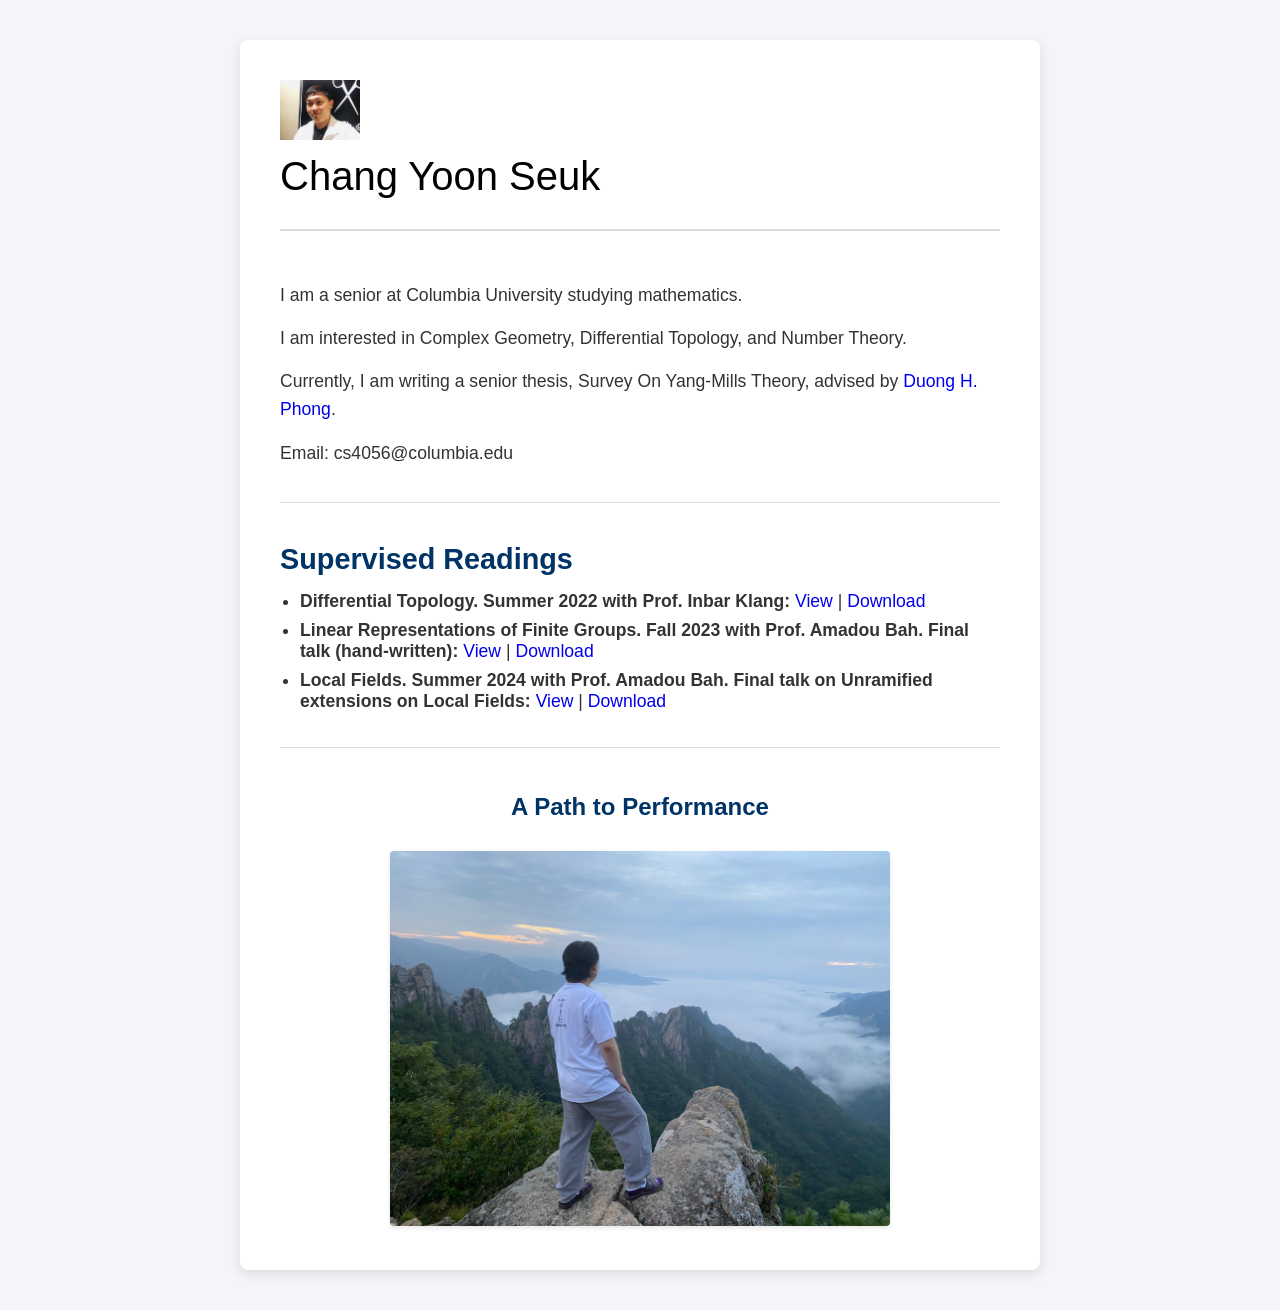
==== index.html @ 01fdedfe "margins" ====
<!DOCTYPE html>
<html lang="en">
<head>
    <meta charset="UTF-8">
    <meta name="viewport" content="width=device-width, initial-scale=1.0">
    <title>Chang Yoon Seuk - Academic Homepage</title>
    <link rel="stylesheet" href="style.css">
</head>
<body>

    <!-- Main content container -->
    <div class="container">
        
        <!-- Header section -->
        <div class="header">
            <img src="images/selfie1 (1).JPG" alt="Chang Yoon Seuk" class="profile-pic">
            <h1>Chang Yoon Seuk</h1>
        </div>

        <!-- Introduction section -->
        <div class="intro section">
            <p>I am a senior at Columbia University studying mathematics.</p>
            <p>I am interested in Complex Geometry, Differential Topology, and Number Theory.</p>
            <p>Currently, I am writing a senior thesis, Survey On Yang-Mills Theory, advised by <a href="https://www.math.columbia.edu/~phong/">Duong H. Phong</a>.</p>
            <p>Email: cs4056@columbia.edu</p>
        </div>

        <!-- Supervised Readings section -->
        <div class="research section">
            <h2>Supervised Readings</h2>
            <ul class="pdf-links">
                <li>
                    <strong>Differential Topology. Summer 2022 with Prof. Inbar Klang:</strong>
                    <a href="pdfs/KlangSupervised.pdf" target="_blank">View</a> | 
                    <a href="pdfs/KlangSupervised.pdf" download="Differential_Topology_Summer_2022.pdf">Download</a>
                </li>
                <li>
                    <strong>Linear Representations of Finite Groups. Fall 2023 with Prof. Amadou Bah. Final talk (hand-written):</strong>
                    <a href="pdfs/Seuk_Artin copy.pdf" target="_blank">View</a> | 
                    <a href="pdfs/Seuk_Artin copy.pdf" download="Seuk_Artin_Final_Talk.pdf">Download</a>
                </li>
                <li>
                    <strong>Local Fields. Summer 2024 with Prof. Amadou Bah. Final talk on Unramified extensions on Local Fields:</strong>
                    <a href="pdfs/Seuk_ArtinSwan_reprezn copy.pdf" target="_blank">View</a> | 
                    <a href="pdfs/Seuk_ArtinSwan_reprezn copy.pdf" download="Unramified_Extensions_Local_Fields.pdf">Download</a>
                </li>
            </ul>
        </div>
        
        <!-- A Path to Performance section with centered image -->
        <div class="content">
            <p>A Path to Performance</p>
            <img src="images/IMG_1952.jpg" alt="Travel Photo" class="travel-pic">
        </div>
    
    </div>

</body>
</html>
---- style.css ----
/* Reset default styling */
* {
    margin: 0;
    padding: 0;
    box-sizing: border-box;
}

/* Body styling */
body {
    font-family: Arial, sans-serif;
    color: #333;
    background-color: #f4f4f9;       /* Light background outside the frame */
    padding: 40px 20px;              /* Space around the main content frame */
    display: flex;
    justify-content: center;         /* Centers the content horizontally */
    align-items: center;             /* Centers the content vertically */
    min-height: 100vh;               /* Ensures full viewport height */
}

/* Main content container (framed section) */
.container {
    background-color: #ffffff;       /* White background for framed content */
    max-width: 800px;                /* Limits width for readability */
    width: 100%;                     /* Allows responsiveness */
    padding: 40px;                   /* Adds padding inside the container */
    border-radius: 8px;              /* Rounded corners */
    box-shadow: 0px 4px 12px rgba(0, 0, 0, 0.1); /* Subtle shadow for framing effect */
}

/* Header styling */
.header {
    text-align: left;
    padding-bottom: 20px;
    border-bottom: 2px solid #ddd;   /* Subtle bottom border */
    margin-bottom: 30px;
}

.header h1 {
    font-size: 2.5em;                /* Main title font size */
    color: #000;
    font-weight: normal;
    margin-bottom: 10px;
}

/* Profile picture styling */
.profile-pic {
    width: 80px;                     /* Small profile picture */
    height: auto;
    margin-bottom: 10px;
}

/* Section styling */
.section {
    padding: 20px 0;                 /* Padding within each section */
    border-bottom: 1px solid #ddd;   /* Light border between sections */
}

.section:last-of-type {
    border-bottom: none;             /* No border on the last section */
}

/* Section headers (h2) */
.section h2 {
    font-size: 1.8em;                /* Section header font size */
    font-weight: bold;
    color: #003366;                  /* Dark blue color for emphasis */
    margin-top: 20px;
    margin-bottom: 15px;
}

/* Paragraph styling */
p {
    font-size: 1.1em;                /* Body text font size */
    color: #333;
    margin-bottom: 15px;
    line-height: 1.6;                /* Comfortable line spacing */
}

/* List styling */
ul {
    list-style-type: disc;
    padding-left: 20px;
    margin-bottom: 15px;
}

ul li {
    font-size: 1.1em;                /* List item font size */
    color: #333;
    margin-bottom: 8px;
}

/* Link styling */
a {
    color: #0000ee;
    text-decoration: none;
}

a:hover {
    text-decoration: underline;
}

/* Centered content section (e.g., "A Path to Performance" section) */
.content {
    text-align: center;              /* Centers text and image inside */
    margin-top: 40px;
}

.content p {
    font-size: 1.5em;                /* Heading font size for content section */
    font-weight: bold;
    color: #003366;
    margin-bottom: 15px;
}

/* Travel picture styling */
.travel-pic {
    width: 100%;
    max-width: 500px;                /* Limits maximum width for image */
    height: auto;                    /* Keeps natural aspect ratio */
    border-radius: 4px;
    box-shadow: 0px 2px 5px rgba(0, 0, 0, 0.1); /* Subtle shadow for depth */
    margin-top: 10px;
}
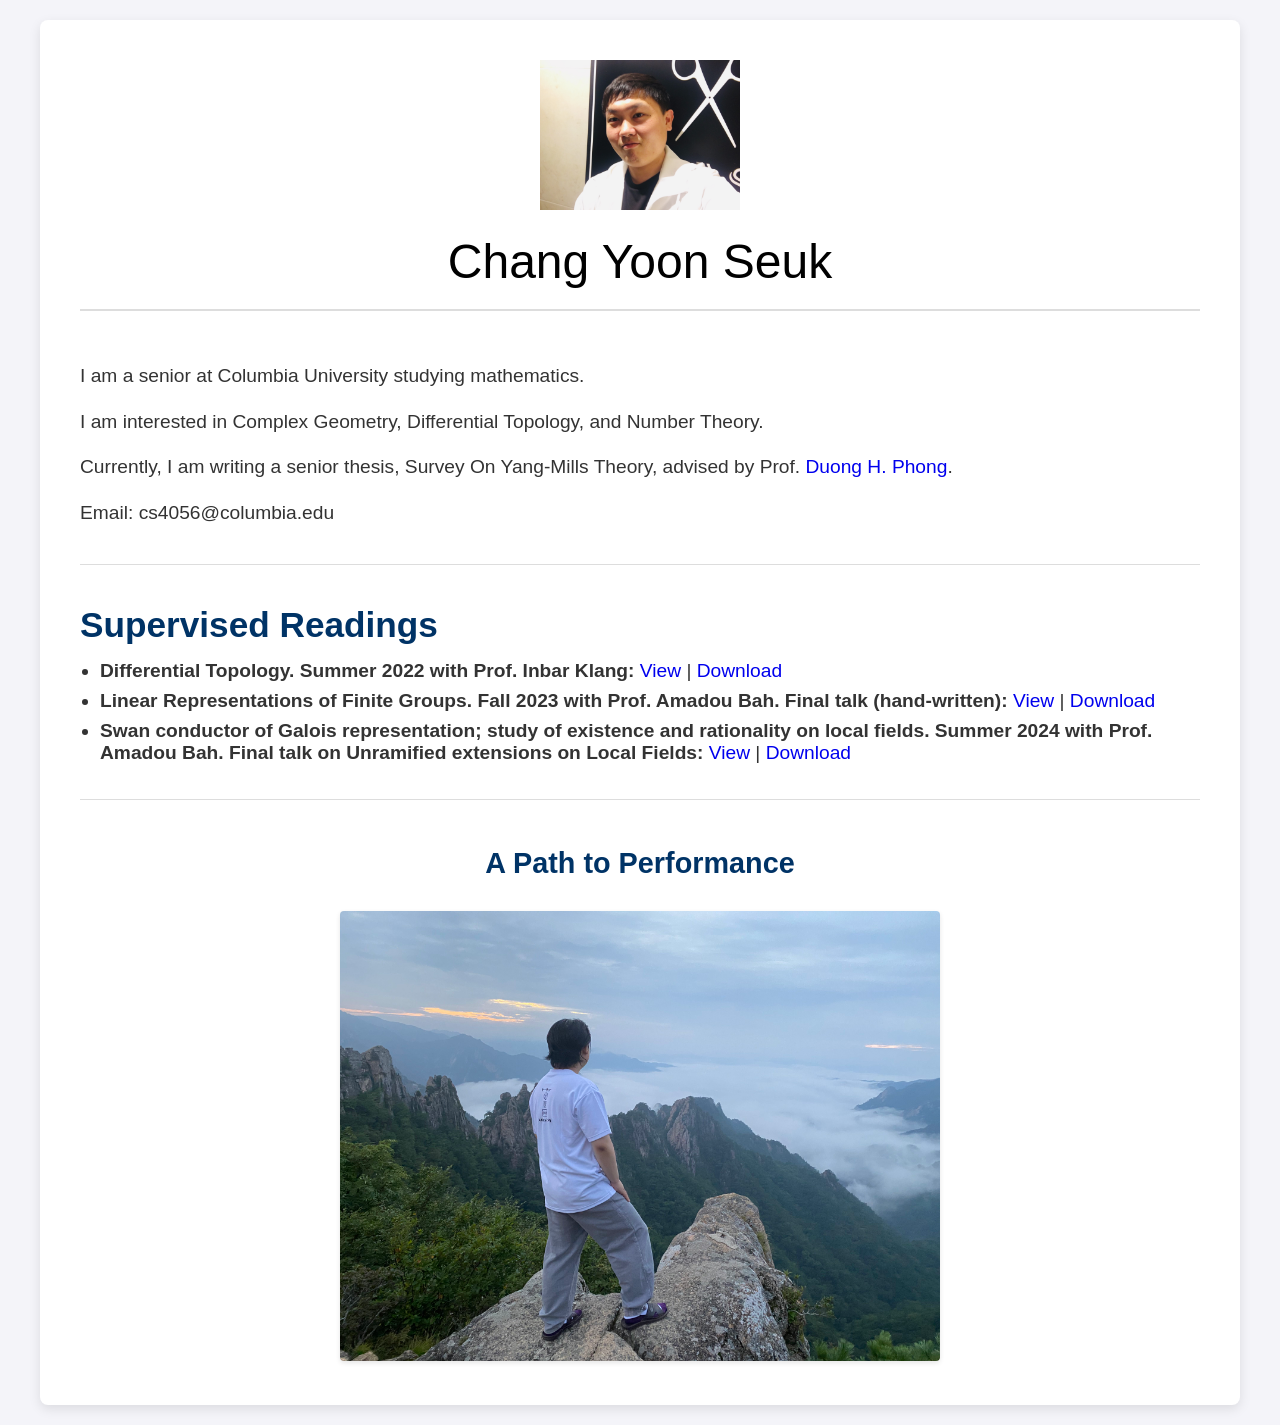
==== commit ed088700: "margins" ====
--- a/index.html
+++ b/index.html
@@ -21,7 +21,7 @@
         <div class="intro section">
             <p>I am a senior at Columbia University studying mathematics.</p>
             <p>I am interested in Complex Geometry, Differential Topology, and Number Theory.</p>
-            <p>Currently, I am writing a senior thesis, Survey On Yang-Mills Theory, advised by <a href="https://www.math.columbia.edu/~phong/">Duong H. Phong</a>.</p>
+            <p>Currently, I am writing a senior thesis, Survey On Yang-Mills Theory, advised by Prof. <a href="https://www.math.columbia.edu/~phong/">Duong H. Phong</a>.</p>
             <p>Email: cs4056@columbia.edu</p>
         </div>
 
@@ -40,7 +40,7 @@
                     <a href="pdfs/Seuk_Artin copy.pdf" download="Seuk_Artin_Final_Talk.pdf">Download</a>
                 </li>
                 <li>
-                    <strong>Local Fields. Summer 2024 with Prof. Amadou Bah. Final talk on Unramified extensions on Local Fields:</strong>
+                    <strong>Swan conductor of Galois representation; study of existence and rationality on local fields. Summer 2024 with Prof. Amadou Bah. Final talk on Unramified extensions on Local Fields:</strong>
                     <a href="pdfs/Seuk_ArtinSwan_reprezn copy.pdf" target="_blank">View</a> | 
                     <a href="pdfs/Seuk_ArtinSwan_reprezn copy.pdf" download="Unramified_Extensions_Local_Fields.pdf">Download</a>
                 </li>
--- a/style.css
+++ b/style.css
@@ -10,41 +10,41 @@
     font-family: Arial, sans-serif;
     color: #333;
     background-color: #f4f4f9;       /* Light background outside the frame */
-    padding: 40px 20px;              /* Space around the main content frame */
+    padding: 20px;                   /* Reduces padding around the main content */
     display: flex;
     justify-content: center;         /* Centers the content horizontally */
-    align-items: center;             /* Centers the content vertically */
-    min-height: 100vh;               /* Ensures full viewport height */
+    align-items: flex-start;         /* Aligns content to the top of the page */
+    min-height: 100vh;
 }
 
 /* Main content container (framed section) */
 .container {
     background-color: #ffffff;       /* White background for framed content */
-    max-width: 800px;                /* Limits width for readability */
+    max-width: 1200px;               /* Increased width for a broader frame */
     width: 100%;                     /* Allows responsiveness */
-    padding: 40px;                   /* Adds padding inside the container */
+    padding: 40px;                   /* Padding inside the container */
     border-radius: 8px;              /* Rounded corners */
     box-shadow: 0px 4px 12px rgba(0, 0, 0, 0.1); /* Subtle shadow for framing effect */
 }
 
-/* Header styling */
+/* Centered header section */
 .header {
-    text-align: left;
+    text-align: center;              /* Centers the profile picture and name */
     padding-bottom: 20px;
     border-bottom: 2px solid #ddd;   /* Subtle bottom border */
     margin-bottom: 30px;
 }
 
 .header h1 {
-    font-size: 2.5em;                /* Main title font size */
+    font-size: 3em;                  /* Larger font size for main title */
     color: #000;
     font-weight: normal;
-    margin-bottom: 10px;
+    margin-top: 10px;
 }
 
-/* Profile picture styling */
+/* Profile picture styling (no circular border) */
 .profile-pic {
-    width: 80px;                     /* Small profile picture */
+    width: 200px;                    /* Larger profile picture */
     height: auto;
     margin-bottom: 10px;
 }
@@ -61,7 +61,7 @@
 
 /* Section headers (h2) */
 .section h2 {
-    font-size: 1.8em;                /* Section header font size */
+    font-size: 2.2em;                /* Larger font size for section headers */
     font-weight: bold;
     color: #003366;                  /* Dark blue color for emphasis */
     margin-top: 20px;
@@ -70,7 +70,7 @@
 
 /* Paragraph styling */
 p {
-    font-size: 1.1em;                /* Body text font size */
+    font-size: 1.2em;                /* Slightly larger font for readability */
     color: #333;
     margin-bottom: 15px;
     line-height: 1.6;                /* Comfortable line spacing */
@@ -84,7 +84,7 @@
 }
 
 ul li {
-    font-size: 1.1em;                /* List item font size */
+    font-size: 1.2em;                /* Increased font size for list items */
     color: #333;
     margin-bottom: 8px;
 }
@@ -106,7 +106,7 @@
 }
 
 .content p {
-    font-size: 1.5em;                /* Heading font size for content section */
+    font-size: 1.8em;                /* Increased font size for sub-heading */
     font-weight: bold;
     color: #003366;
     margin-bottom: 15px;
@@ -115,7 +115,7 @@
 /* Travel picture styling */
 .travel-pic {
     width: 100%;
-    max-width: 500px;                /* Limits maximum width for image */
+    max-width: 600px;                /* Limits maximum width for image */
     height: auto;                    /* Keeps natural aspect ratio */
     border-radius: 4px;
     box-shadow: 0px 2px 5px rgba(0, 0, 0, 0.1); /* Subtle shadow for depth */
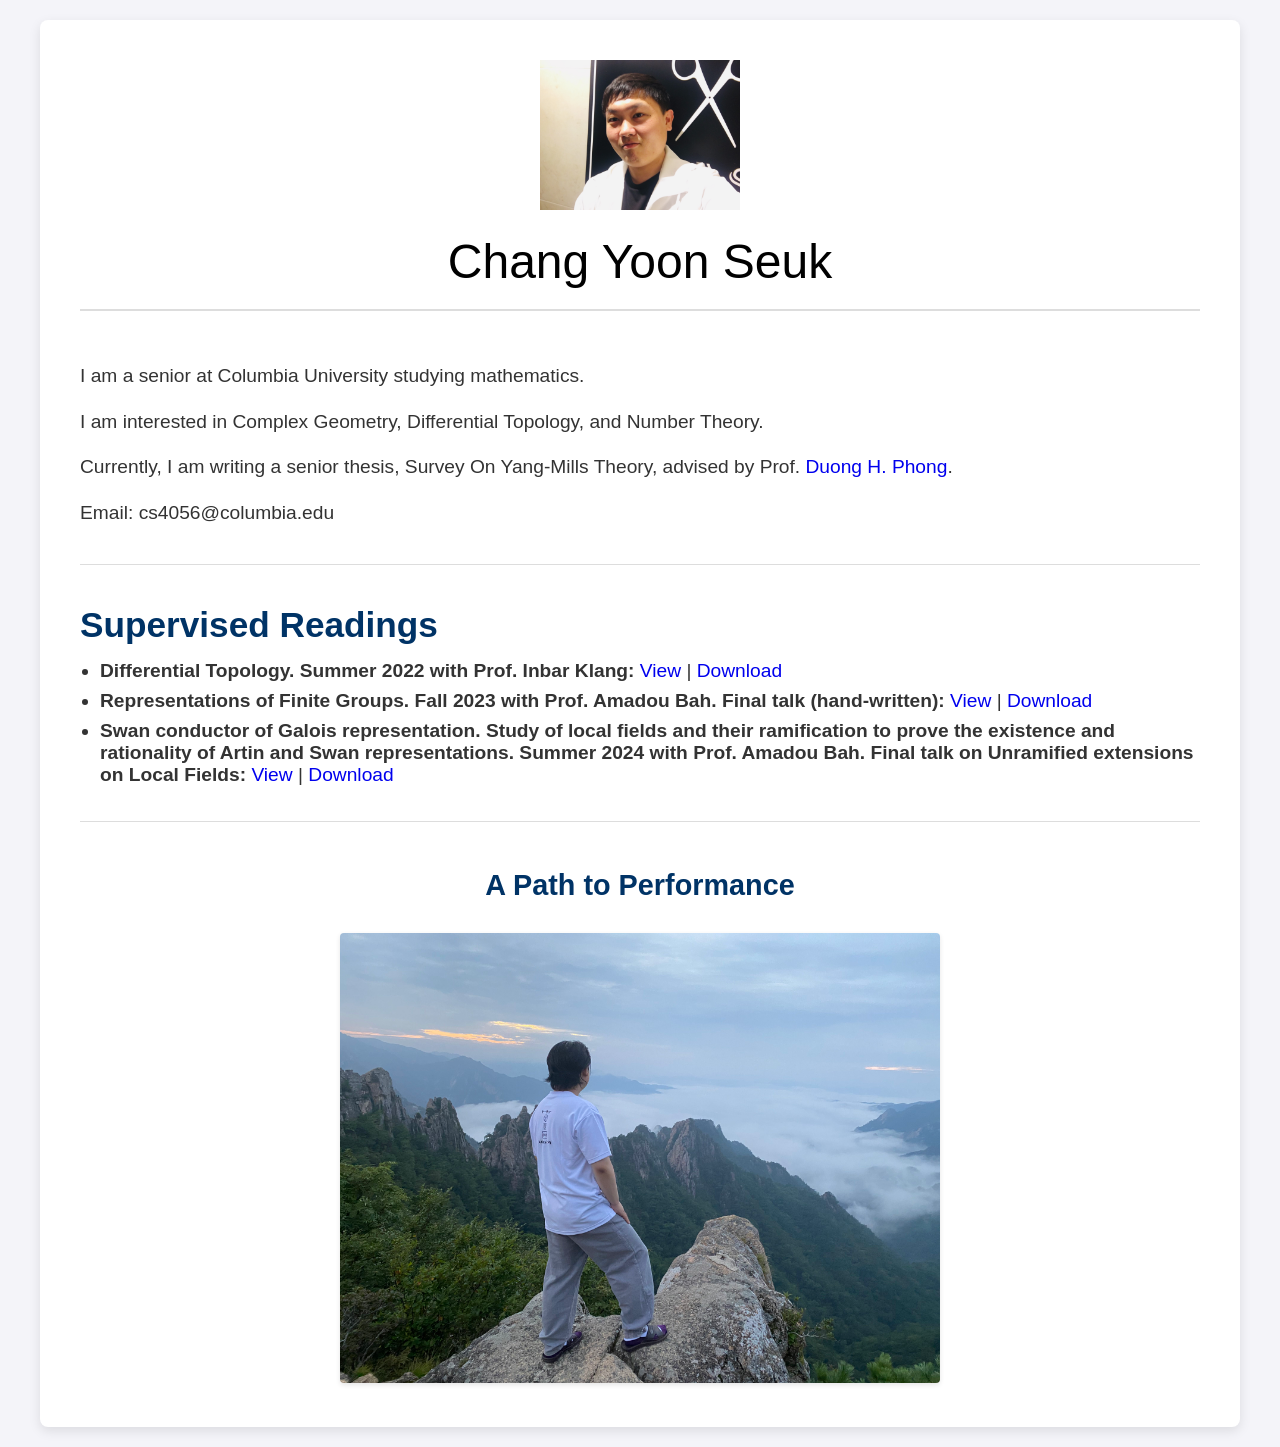
==== commit dba7c738: "margins" ====
--- a/index.html
+++ b/index.html
@@ -35,12 +35,14 @@
                     <a href="pdfs/KlangSupervised.pdf" download="Differential_Topology_Summer_2022.pdf">Download</a>
                 </li>
                 <li>
-                    <strong>Linear Representations of Finite Groups. Fall 2023 with Prof. Amadou Bah. Final talk (hand-written):</strong>
+                    <strong>Representations of Finite Groups. Fall 2023 with Prof. Amadou Bah. Final talk (hand-written):</strong>
                     <a href="pdfs/Seuk_Artin copy.pdf" target="_blank">View</a> | 
                     <a href="pdfs/Seuk_Artin copy.pdf" download="Seuk_Artin_Final_Talk.pdf">Download</a>
                 </li>
                 <li>
-                    <strong>Swan conductor of Galois representation; study of existence and rationality on local fields. Summer 2024 with Prof. Amadou Bah. Final talk on Unramified extensions on Local Fields:</strong>
+                    <strong>Swan conductor of Galois representation. 
+                        Study of local fields and their ramification to prove the existence and rationality of Artin and Swan representations. 
+                        Summer 2024 with Prof. Amadou Bah. Final talk on Unramified extensions on Local Fields:</strong>
                     <a href="pdfs/Seuk_ArtinSwan_reprezn copy.pdf" target="_blank">View</a> | 
                     <a href="pdfs/Seuk_ArtinSwan_reprezn copy.pdf" download="Unramified_Extensions_Local_Fields.pdf">Download</a>
                 </li>
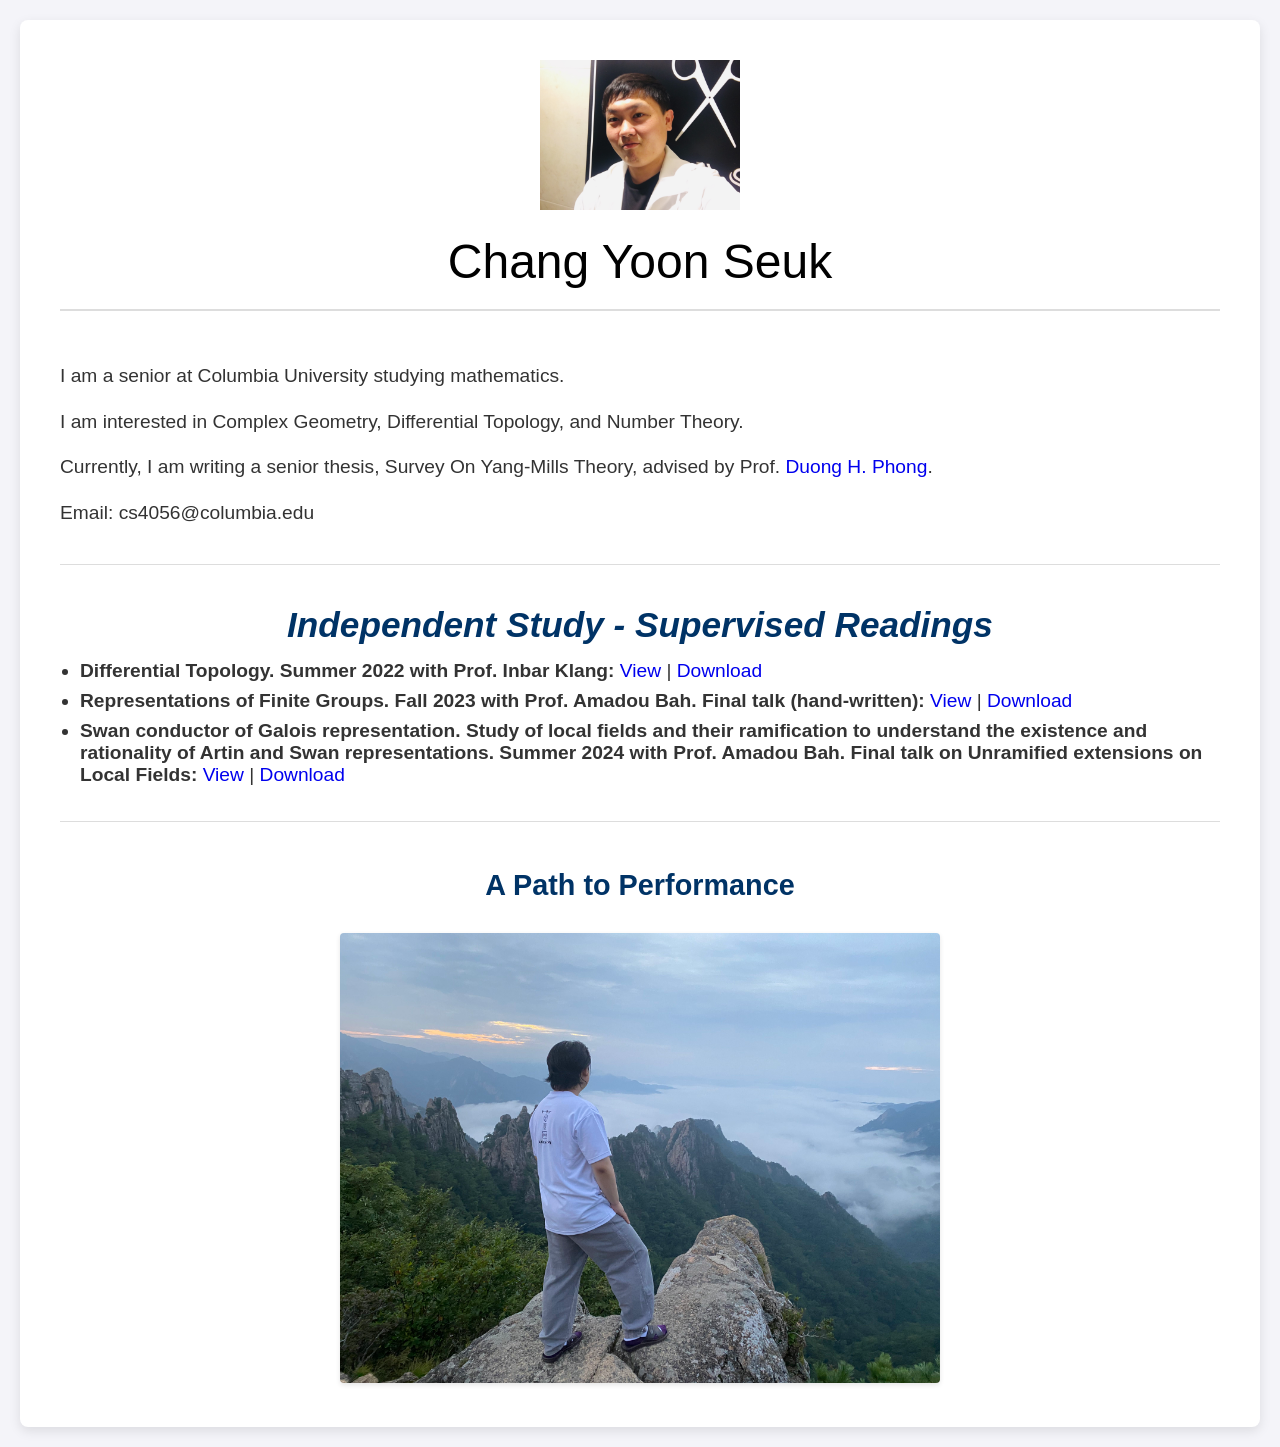
==== commit bc571a26: "margins" ====
--- a/index.html
+++ b/index.html
@@ -3,7 +3,7 @@
 <head>
     <meta charset="UTF-8">
     <meta name="viewport" content="width=device-width, initial-scale=1.0">
-    <title>Chang Yoon Seuk - Academic Homepage</title>
+    <title>Chang Yoon Seuk</title>
     <link rel="stylesheet" href="style.css">
 </head>
 <body>
@@ -27,7 +27,7 @@
 
         <!-- Supervised Readings section -->
         <div class="research section">
-            <h2>Supervised Readings</h2>
+            <h2>Independent Study - Supervised Readings</h2>
             <ul class="pdf-links">
                 <li>
                     <strong>Differential Topology. Summer 2022 with Prof. Inbar Klang:</strong>
@@ -41,7 +41,7 @@
                 </li>
                 <li>
                     <strong>Swan conductor of Galois representation. 
-                        Study of local fields and their ramification to prove the existence and rationality of Artin and Swan representations. 
+                        Study of local fields and their ramification to understand the existence and rationality of Artin and Swan representations. 
                         Summer 2024 with Prof. Amadou Bah. Final talk on Unramified extensions on Local Fields:</strong>
                     <a href="pdfs/Seuk_ArtinSwan_reprezn copy.pdf" target="_blank">View</a> | 
                     <a href="pdfs/Seuk_ArtinSwan_reprezn copy.pdf" download="Unramified_Extensions_Local_Fields.pdf">Download</a>
--- a/style.css
+++ b/style.css
@@ -20,7 +20,7 @@
 /* Main content container (framed section) */
 .container {
     background-color: #ffffff;       /* White background for framed content */
-    max-width: 1200px;               /* Increased width for a broader frame */
+    max-width: 1600px;               /* Increased width for a broader frame */
     width: 100%;                     /* Allows responsiveness */
     padding: 40px;                   /* Padding inside the container */
     border-radius: 8px;              /* Rounded corners */
@@ -61,8 +61,10 @@
 
 /* Section headers (h2) */
 .section h2 {
+    text-align: center;
     font-size: 2.2em;                /* Larger font size for section headers */
     font-weight: bold;
+    font-style: italic;
     color: #003366;                  /* Dark blue color for emphasis */
     margin-top: 20px;
     margin-bottom: 15px;
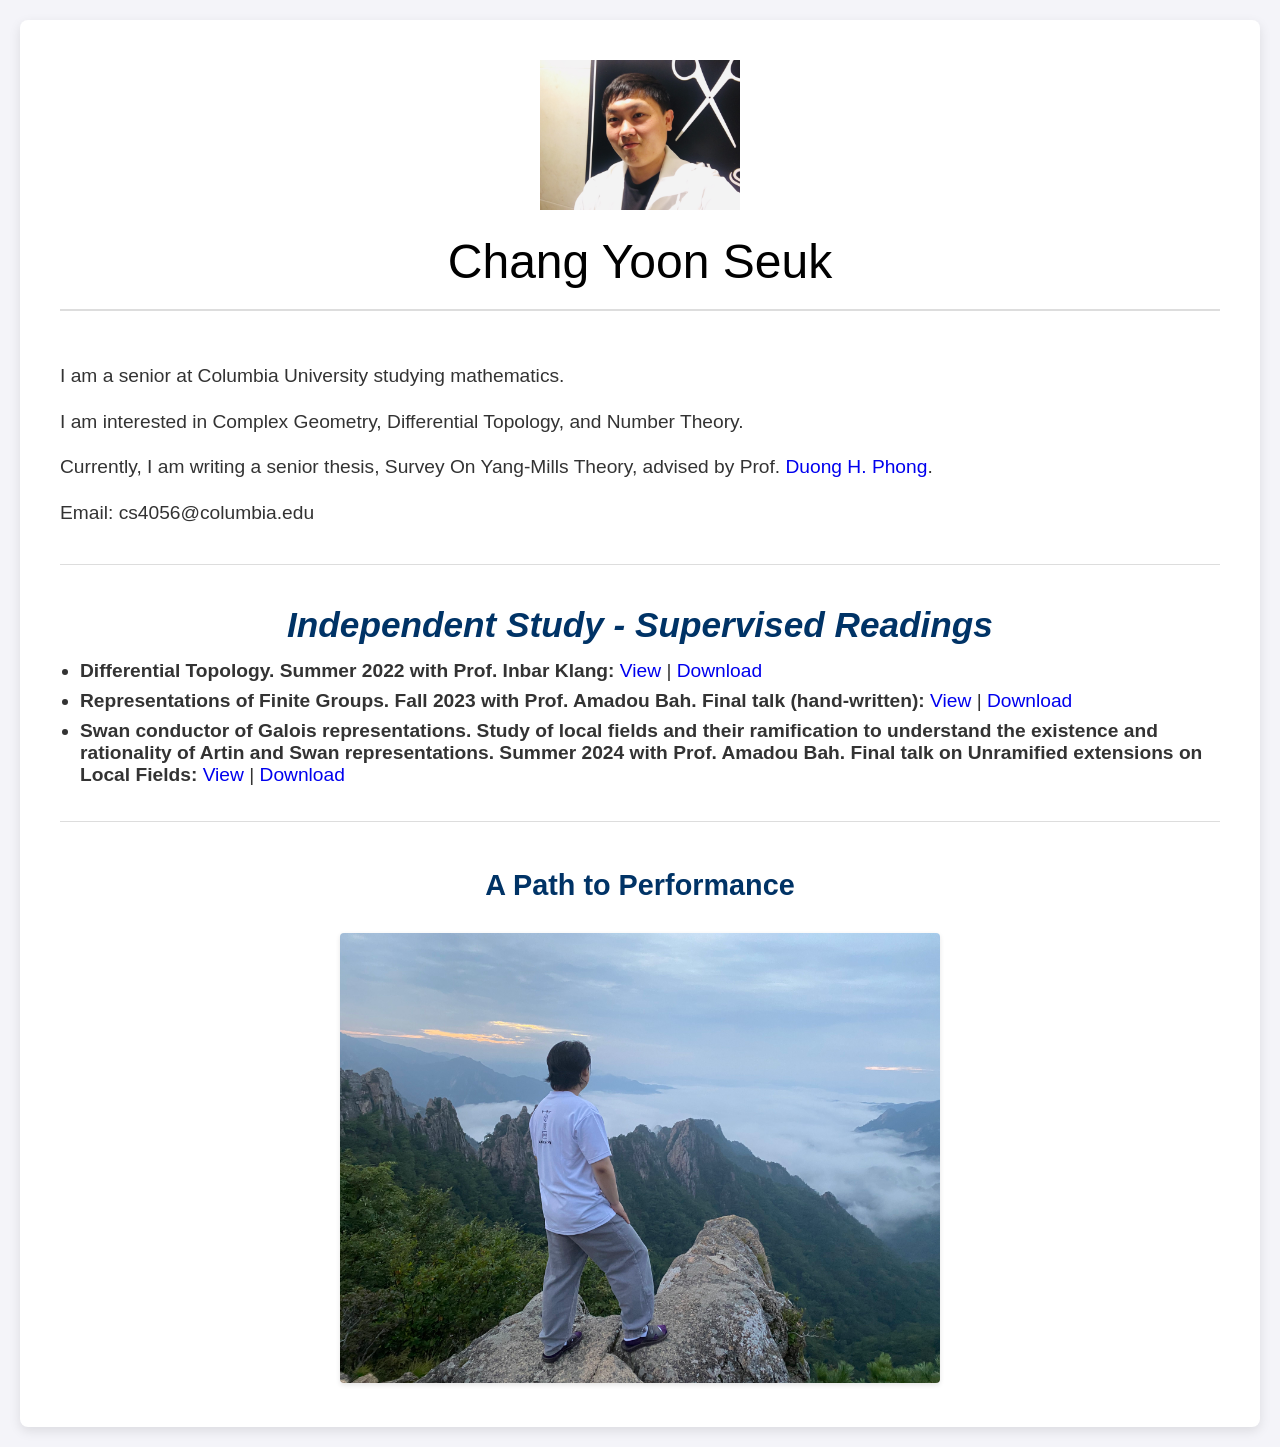
==== commit e6dc9e99: "margins" ====
--- a/index.html
+++ b/index.html
@@ -40,7 +40,7 @@
                     <a href="pdfs/Seuk_Artin copy.pdf" download="Seuk_Artin_Final_Talk.pdf">Download</a>
                 </li>
                 <li>
-                    <strong>Swan conductor of Galois representation. 
+                    <strong>Swan conductor of Galois representations. 
                         Study of local fields and their ramification to understand the existence and rationality of Artin and Swan representations. 
                         Summer 2024 with Prof. Amadou Bah. Final talk on Unramified extensions on Local Fields:</strong>
                     <a href="pdfs/Seuk_ArtinSwan_reprezn copy.pdf" target="_blank">View</a> | 
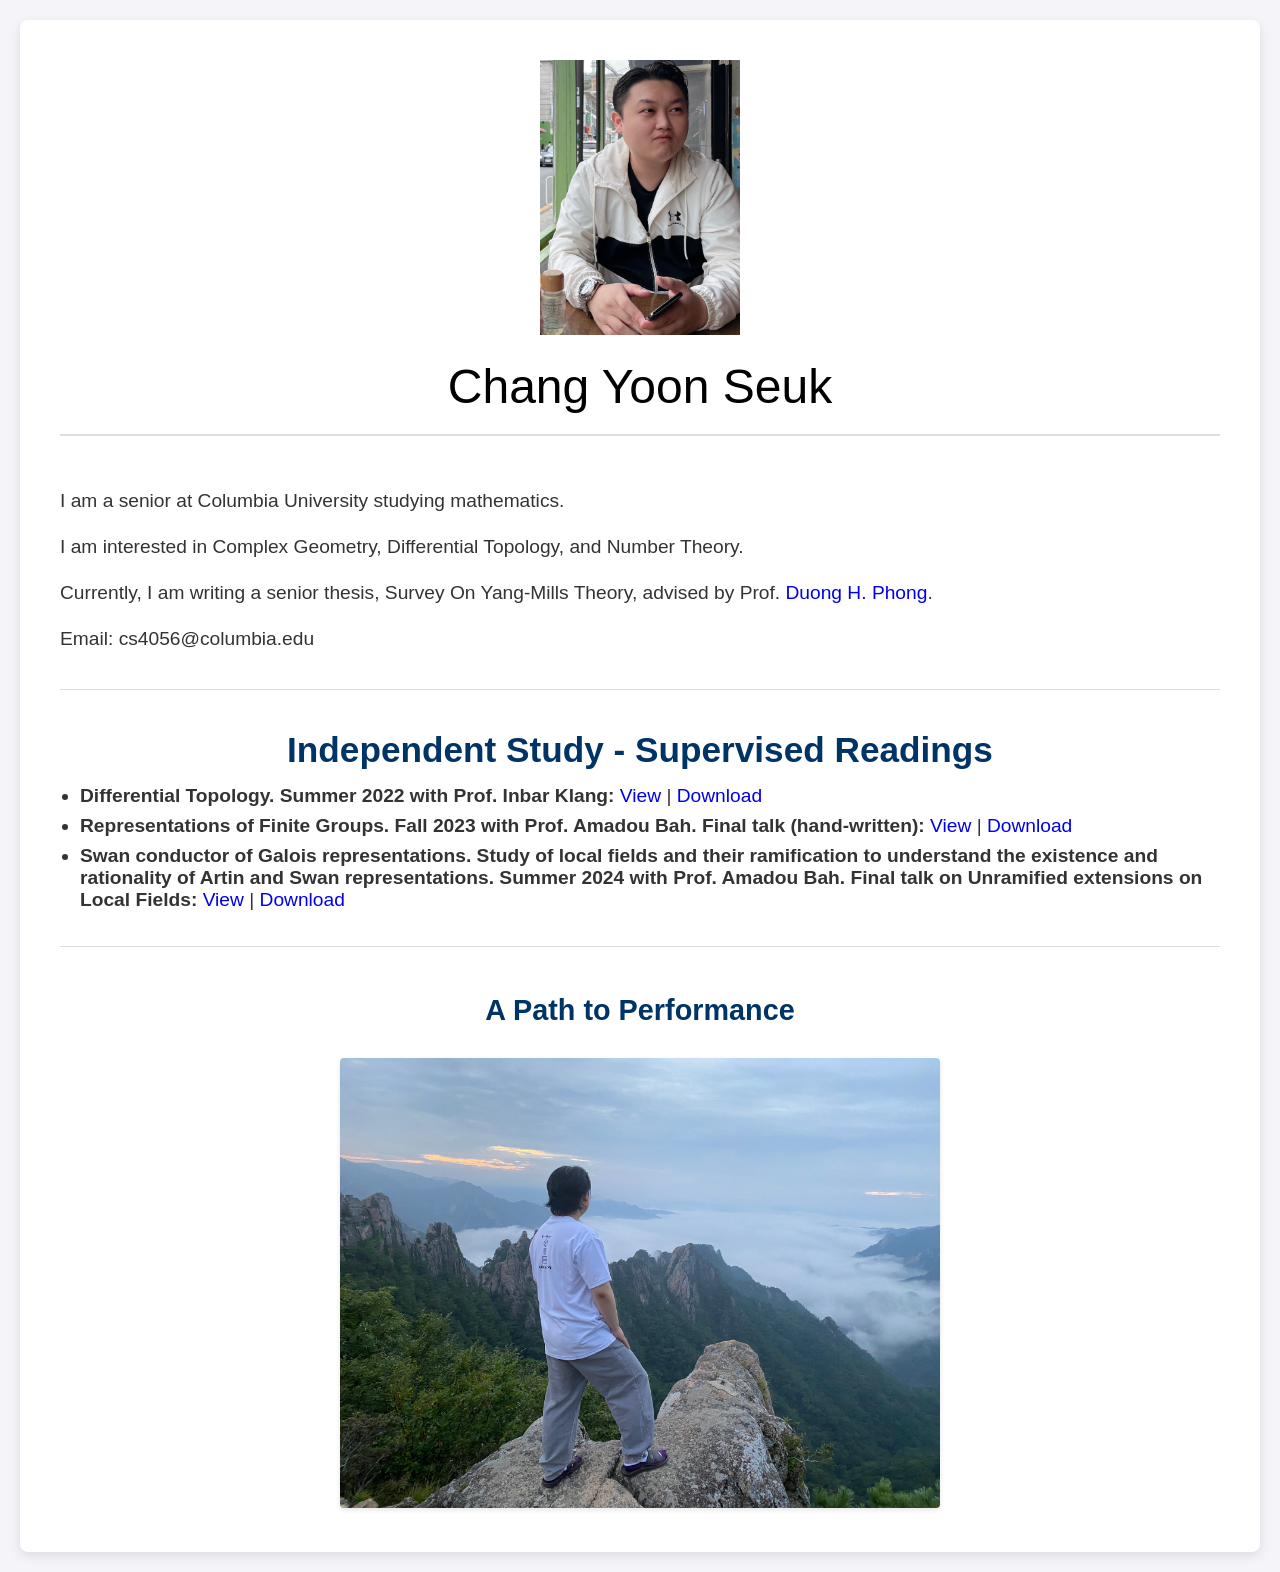
==== commit 7f678179: "selfie" ====
--- a/index.html
+++ b/index.html
@@ -13,7 +13,7 @@
         
         <!-- Header section -->
         <div class="header">
-            <img src="images/selfie1 (1).JPG" alt="Chang Yoon Seuk" class="profile-pic">
+            <img src="images/selfie(2).jpg" alt="Chang Yoon Seuk" class="profile-pic">
             <h1>Chang Yoon Seuk</h1>
         </div>
 
--- a/style.css
+++ b/style.css
@@ -64,7 +64,6 @@
     text-align: center;
     font-size: 2.2em;                /* Larger font size for section headers */
     font-weight: bold;
-    font-style: italic;
     color: #003366;                  /* Dark blue color for emphasis */
     margin-top: 20px;
     margin-bottom: 15px;
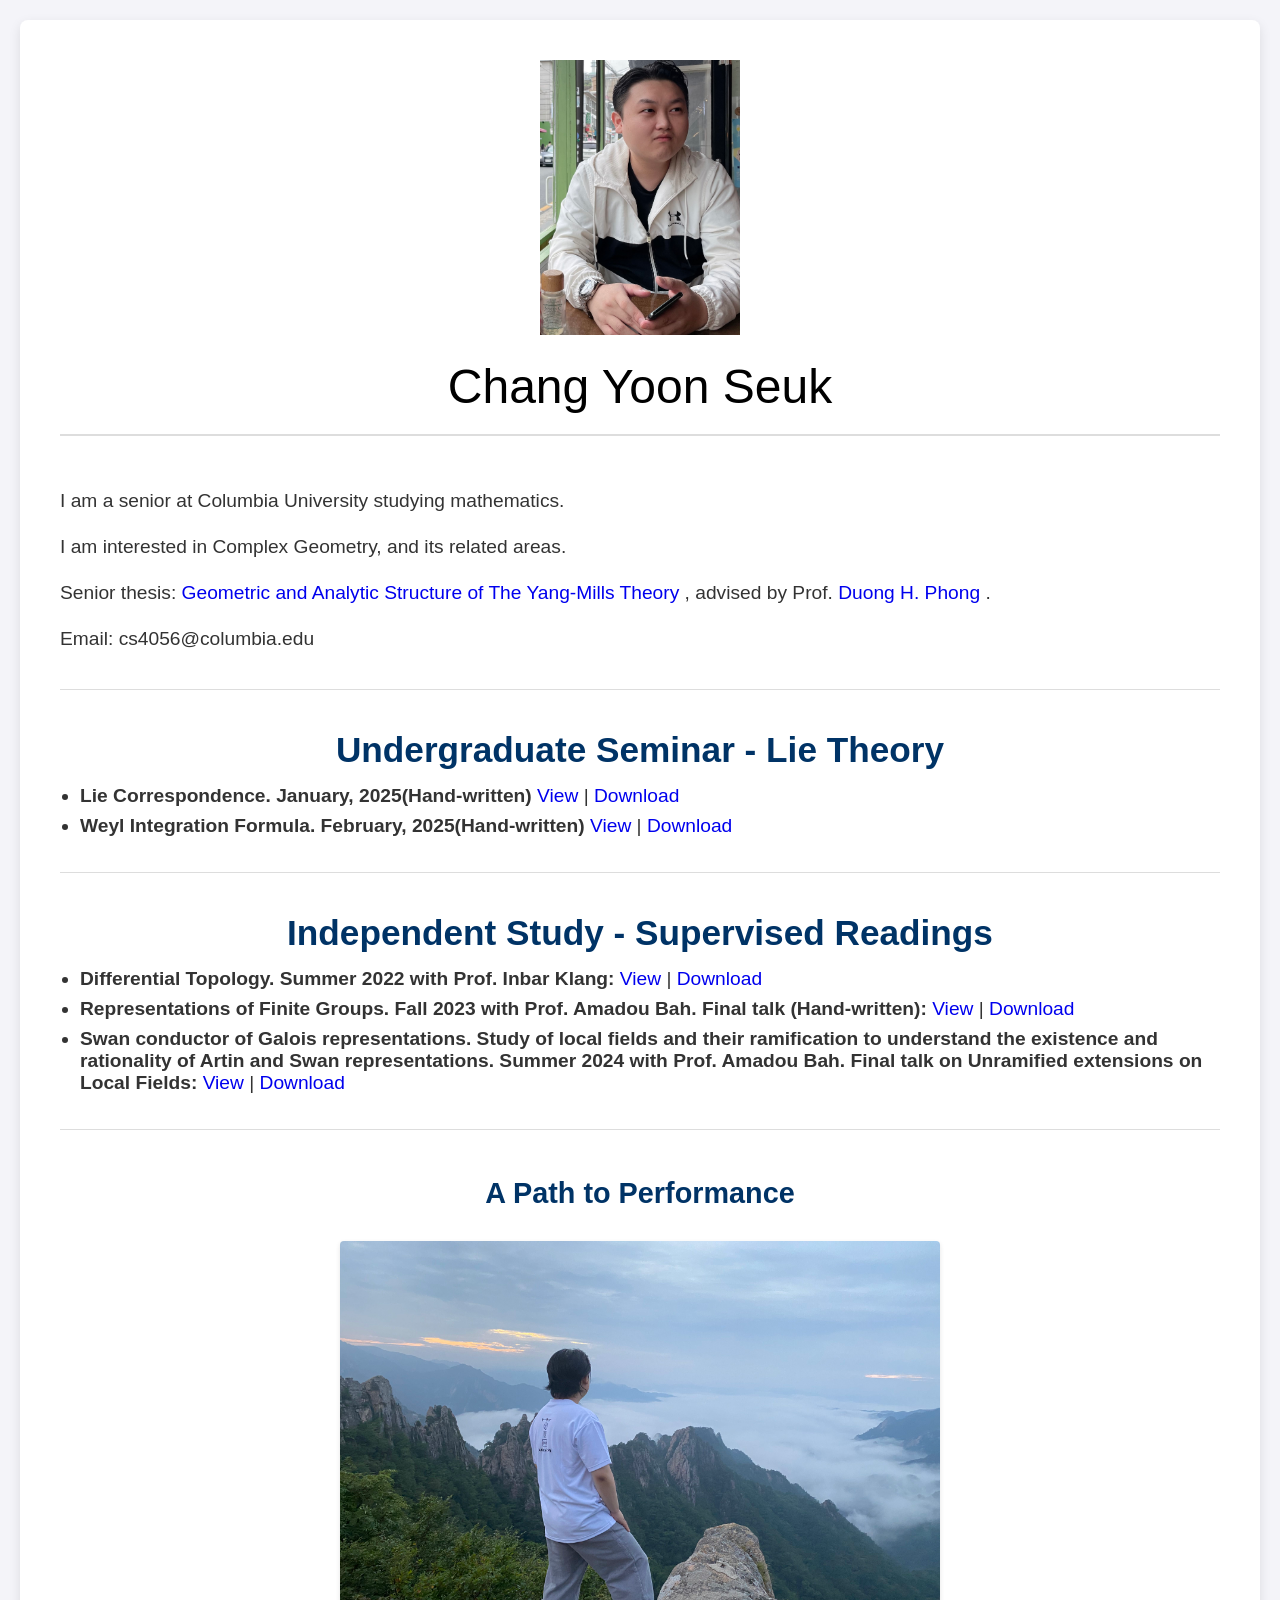
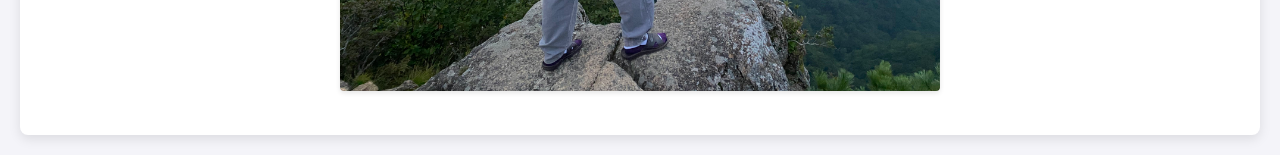
==== commit 896a977c: "Add files via upload" ====
--- a/index.html
+++ b/index.html
@@ -20,12 +20,34 @@
         <!-- Introduction section -->
         <div class="intro section">
             <p>I am a senior at Columbia University studying mathematics.</p>
-            <p>I am interested in Complex Geometry, Differential Topology, and Number Theory.</p>
-            <p>Currently, I am writing a senior thesis, Survey On Yang-Mills Theory, advised by Prof. <a href="https://www.math.columbia.edu/~phong/">Duong H. Phong</a>.</p>
+            <p>I am interested in Complex Geometry, and its related areas.</p>
+            <p>
+                Senior thesis: 
+                <a href="pdfs/Seuk_YangMills copy.pdf" target="_blank">
+                    Geometric and Analytic Structure of The Yang-Mills Theory
+                </a>, advised by Prof. 
+                <a href="https://www.math.columbia.edu/~phong/" target="_blank">
+                    Duong H. Phong
+                </a>.
+            </p>
             <p>Email: cs4056@columbia.edu</p>
         </div>
+        <div class="Seminar section">
+            <h2>Undergraduate Seminar - Lie Theory</h2>
+            <ul class="pdf-links">
+                <li>
+                    <strong>Lie Correspondence. January, 2025(Hand-written)</strong>
+                    <a href="pdfs/Seuk_Liecorrespondence copy.pdf" target="_blank">View</a> | 
+                    <a href="pdfs/Seuk_Liecorrespondence copy.pdf" download="Seuk_Liecorrespondence.pdf">Download</a>
+                </li>
+                <li>
+                    <strong>Weyl Integration Formula. February, 2025(Hand-written)</strong>
+                    <a href="pdfs/Seuk_Weyl_IntegrationFormula copy.pdf" target="_blank">View</a> | 
+                    <a href="pdfs/Seuk_Weyl_IntegrationFormula copy.pdf" download="Seuk_Weyl_IntegrationFormula.pdf">Download</a>
+                </li>
+            </ul>
+        </div>
 
-        <!-- Supervised Readings section -->
         <div class="research section">
             <h2>Independent Study - Supervised Readings</h2>
             <ul class="pdf-links">
@@ -35,7 +57,7 @@
                     <a href="pdfs/KlangSupervised.pdf" download="Differential_Topology_Summer_2022.pdf">Download</a>
                 </li>
                 <li>
-                    <strong>Representations of Finite Groups. Fall 2023 with Prof. Amadou Bah. Final talk (hand-written):</strong>
+                    <strong>Representations of Finite Groups. Fall 2023 with Prof. Amadou Bah. Final talk (Hand-written):</strong>
                     <a href="pdfs/Seuk_Artin copy.pdf" target="_blank">View</a> | 
                     <a href="pdfs/Seuk_Artin copy.pdf" download="Seuk_Artin_Final_Talk.pdf">Download</a>
                 </li>
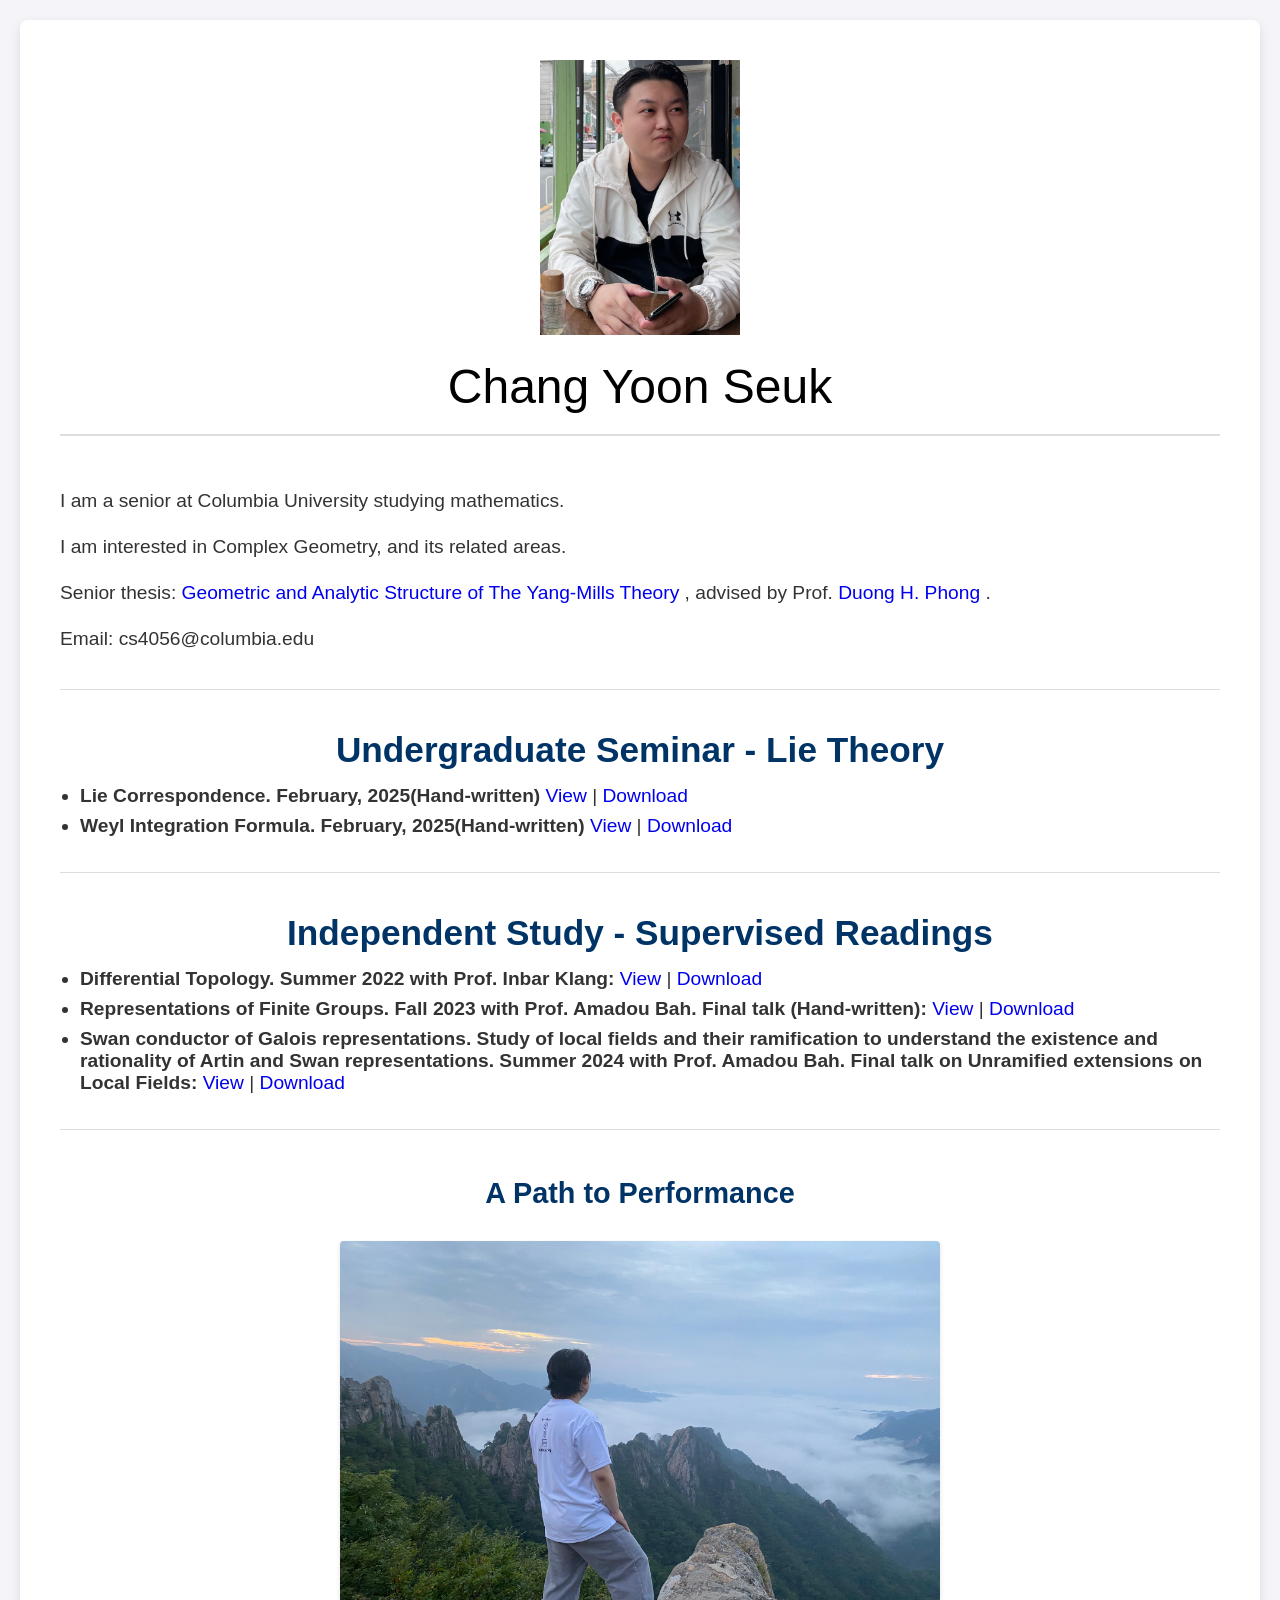
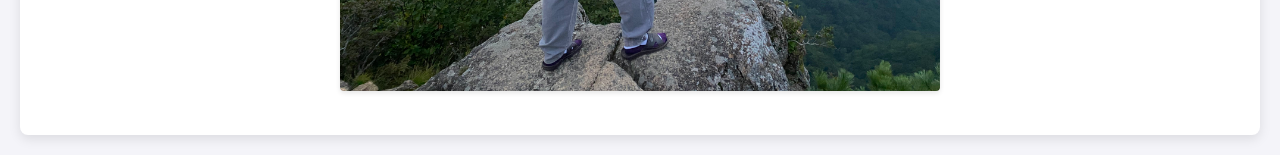
==== commit 794ebe18: "Update index.html" ====
--- a/index.html
+++ b/index.html
@@ -36,7 +36,7 @@
             <h2>Undergraduate Seminar - Lie Theory</h2>
             <ul class="pdf-links">
                 <li>
-                    <strong>Lie Correspondence. January, 2025(Hand-written)</strong>
+                    <strong>Lie Correspondence. February, 2025(Hand-written)</strong>
                     <a href="pdfs/Seuk_Liecorrespondence copy.pdf" target="_blank">View</a> | 
                     <a href="pdfs/Seuk_Liecorrespondence copy.pdf" download="Seuk_Liecorrespondence.pdf">Download</a>
                 </li>
